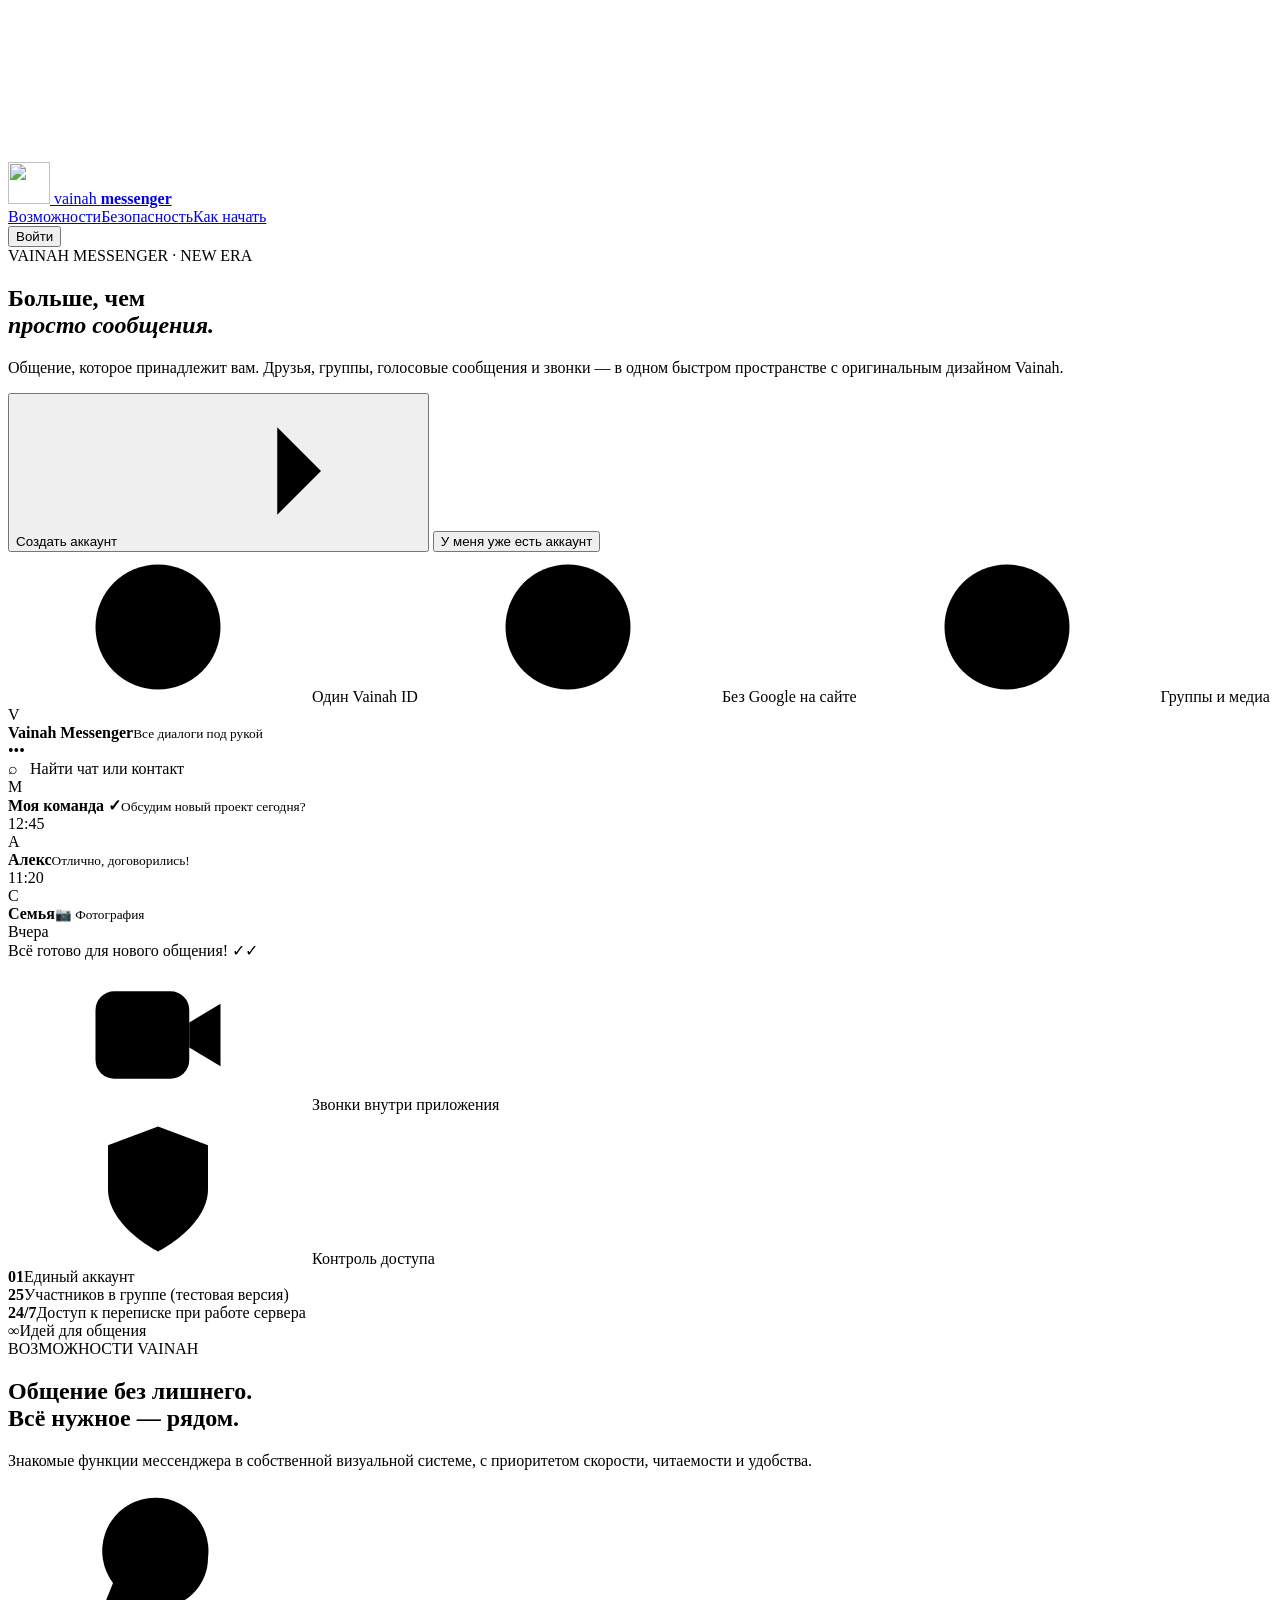
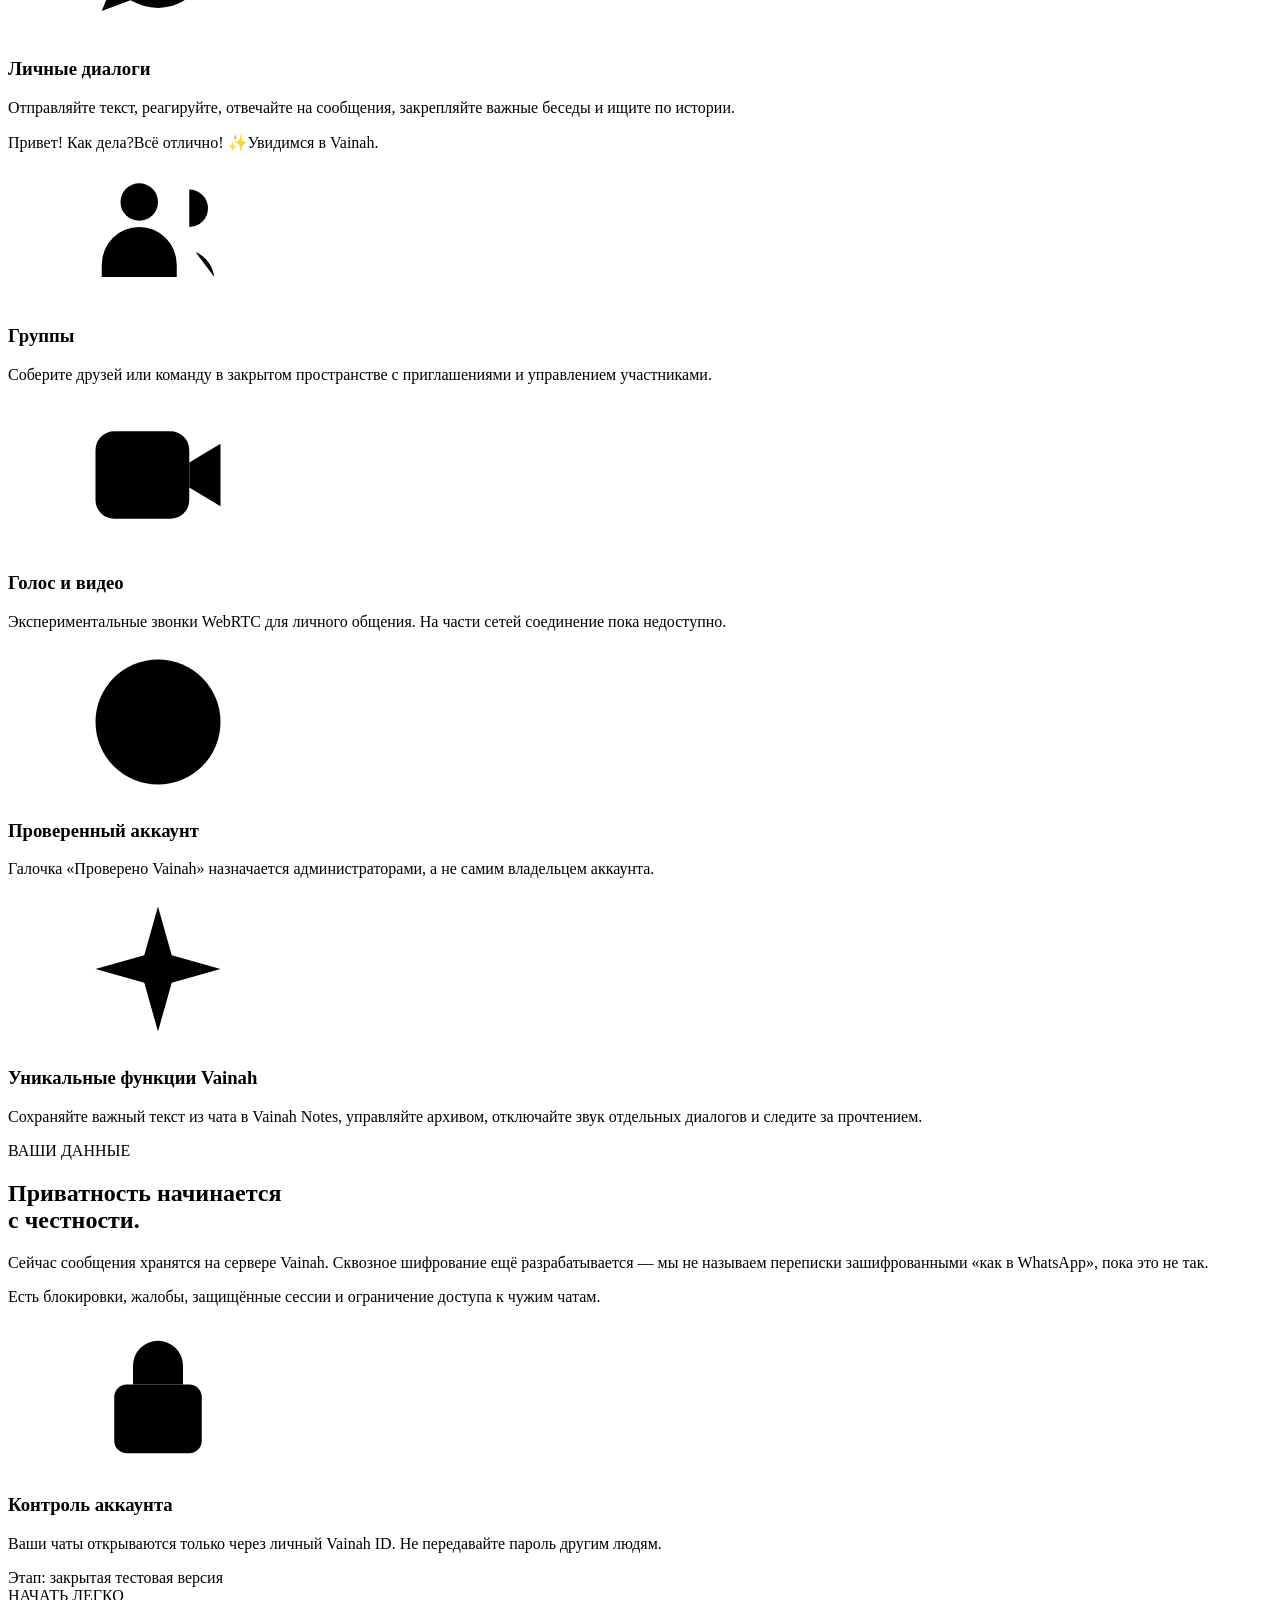
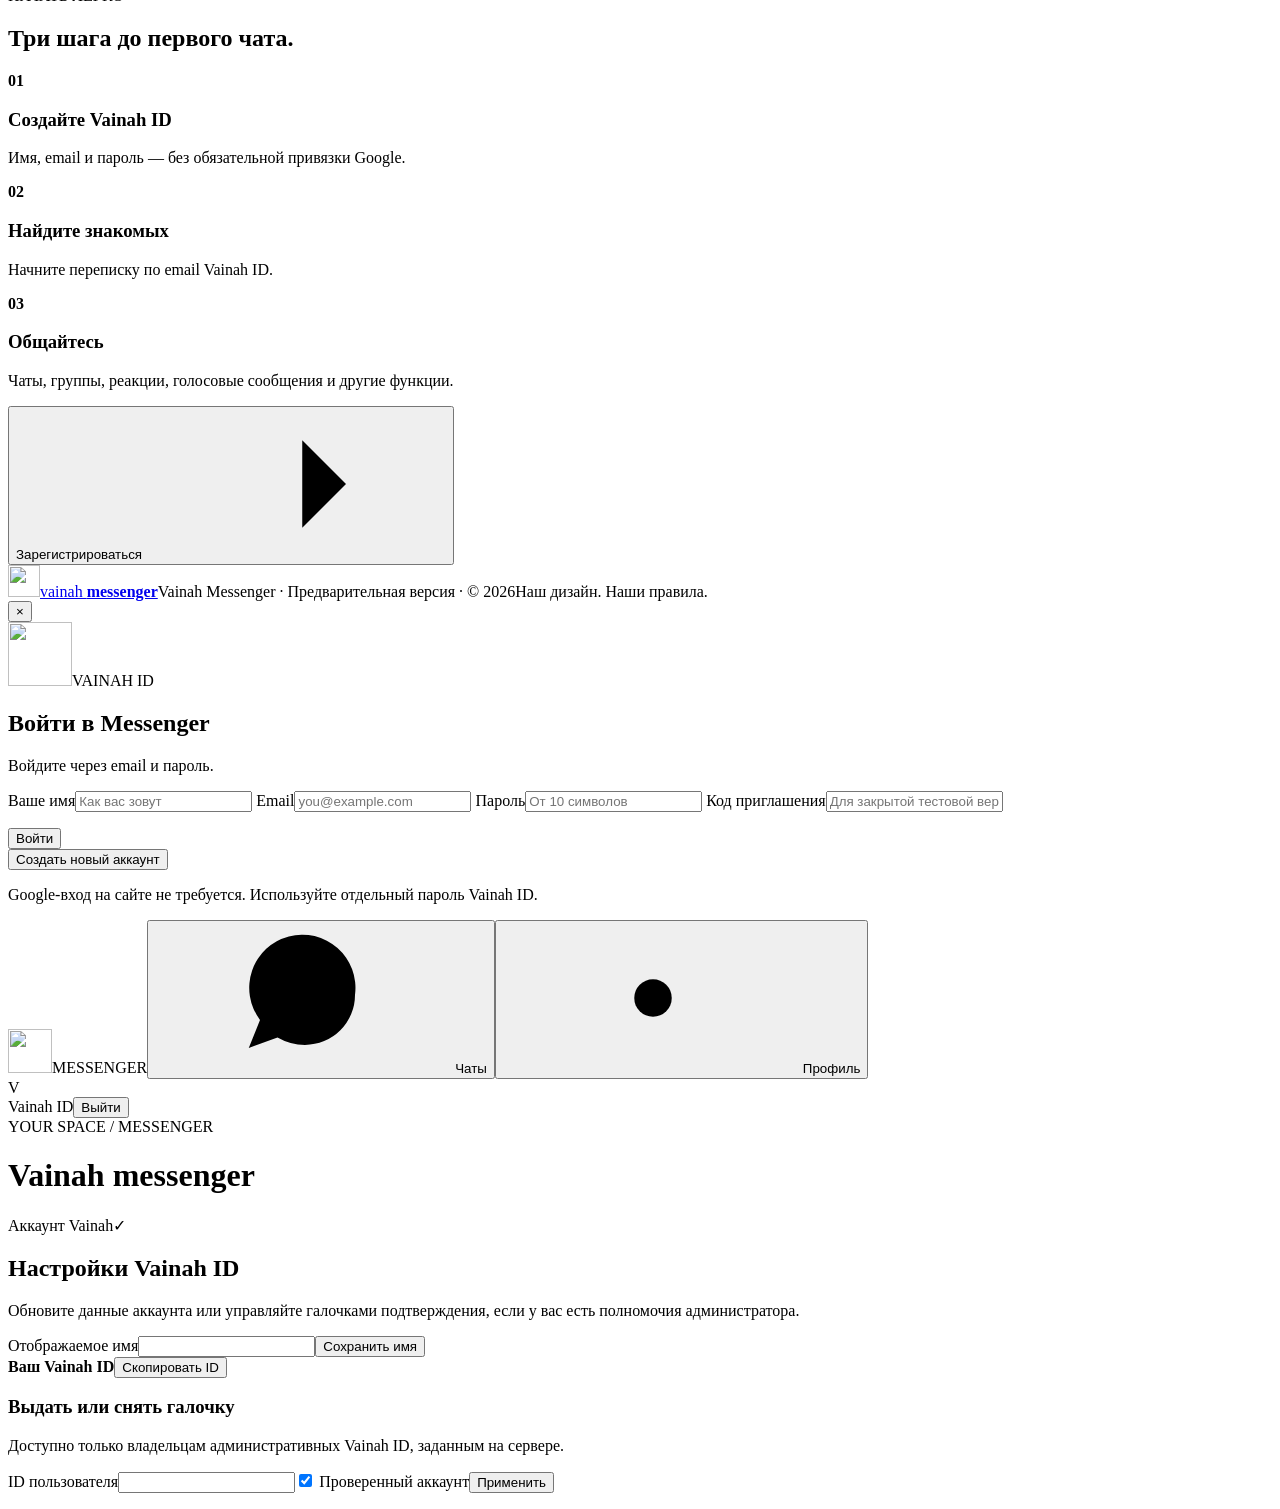
==== apps/web/messenger-home.html @ b91e6fcf "Create large standalone Messenger website, landing, email login and chat shell" ====
<!doctype html>
<html lang="ru">
<head>
  <meta charset="utf-8">
  <meta name="viewport" content="width=device-width,initial-scale=1,viewport-fit=cover">
  <meta name="theme-color" content="#0e1526">
  <meta name="description" content="Vainah Messenger — личные сообщения, сообщества, голосовые сообщения, звонки и подтверждённые аккаунты.">
  <title>Vainah Messenger — общение на своих условиях</title>
  <link rel="manifest" href="/manifests/messenger.webmanifest">
  <link rel="icon" type="image/png" href="/assets/app-icons/messenger-192.png">
  <link rel="stylesheet" href="/assets/styles.css">
  <link rel="stylesheet" href="/assets/messenger-home.css">
  <script type="module" src="/assets/messenger-app.js"></script>
</head>
<body class="messenger-only">
  <svg class="sprite" xmlns="http://www.w3.org/2000/svg" aria-hidden="true">
    <symbol id="i-chat" viewBox="0 0 24 24"><path d="M20 11.5a8 8 0 0 1-8 8 9 9 0 0 1-4.4-1.2L3 20l1.8-4.5A8.5 8.5 0 1 1 20 11.5Z"/></symbol>
    <symbol id="i-shield" viewBox="0 0 24 24"><path d="M12 22s8-4 8-10V5l-8-3-8 3v7c0 6 8 10 8 10Z"/><path d="m8.5 12 2.5 2.5 4.5-5"/></symbol>
    <symbol id="i-video" viewBox="0 0 24 24"><rect x="2" y="5" width="15" height="14" rx="3"/><path d="m17 10 5-3v10l-5-3"/></symbol>
    <symbol id="i-users" viewBox="0 0 24 24"><circle cx="9" cy="8" r="3"/><path d="M3 20v-2a6 6 0 0 1 12 0v2M17 6a3 3 0 0 1 0 6m1 4a5 5 0 0 1 3 4"/></symbol>
    <symbol id="i-spark" viewBox="0 0 24 24"><path d="m12 2 2.2 7.8L22 12l-7.8 2.2L12 22l-2.2-7.8L2 12l7.8-2.2L12 2Z"/></symbol>
    <symbol id="i-check" viewBox="0 0 24 24"><circle cx="12" cy="12" r="10"/><path d="m7 12 3 3 7-7"/></symbol>
    <symbol id="i-arrow" viewBox="0 0 24 24"><path d="M4 12h16m-7-7 7 7-7 7"/></symbol>
    <symbol id="i-lock" viewBox="0 0 24 24"><rect x="5" y="10" width="14" height="11" rx="2"/><path d="M8 10V7a4 4 0 0 1 8 0v3"/></symbol>
    <symbol id="i-clock" viewBox="0 0 24 24"><circle cx="12" cy="12" r="10"/><path d="M12 6v6l4 2"/></symbol>
    <symbol id="i-settings" viewBox="0 0 24 24"><circle cx="12" cy="12" r="3"/><path d="M12 2v3m0 14v3M2 12h3m14 0h3M4.9 4.9l2.2 2.2m9.8 9.8 2.2 2.2M19.1 4.9l-2.2 2.2m-9.8 9.8-2.2 2.2"/></symbol>
  </svg>
  <div id="marketing">
    <header class="vm-header">
      <a class="vm-logo" href="/" aria-label="Vainah Messenger">
        <img src="/assets/app-icons/messenger-192.png" alt="" width="42" height="42">
        <span>vainah <b>messenger</b></span>
      </a>
      <nav aria-label="Меню"><a href="#features">Возможности</a><a href="#privacy">Безопасность</a><a href="#how-it-works">Как начать</a></nav>
      <button class="vm-button vm-outline" type="button" data-auth="login">Войти</button>
    </header>
    <main>
      <section class="vm-hero">
        <div class="vm-hero-copy">
          <div class="vm-eyebrow"><span class="vm-pulse"></span> VAINAH MESSENGER · NEW ERA</div>
          <h1>Больше, чем<br><em>просто сообщения.</em></h1>
          <p>Общение, которое принадлежит вам. Друзья, группы, голосовые сообщения и звонки — в одном быстром пространстве с оригинальным дизайном Vainah.</p>
          <div class="vm-hero-actions">
            <button class="vm-button vm-primary" type="button" data-auth="register">Создать аккаунт <svg><use href="#i-arrow"/></svg></button>
            <button class="vm-button vm-soft" type="button" data-auth="login">У меня уже есть аккаунт</button>
          </div>
          <div class="vm-hero-trust"><span><svg><use href="#i-check"/></svg> Один Vainah ID</span><span><svg><use href="#i-check"/></svg> Без Google на сайте</span><span><svg><use href="#i-check"/></svg> Группы и медиа</span></div>
        </div>
        <div class="vm-hero-art" aria-label="Макет интерфейса Vainah Messenger">
          <div class="vm-orbit vm-orbit-one"></div><div class="vm-orbit vm-orbit-two"></div>
          <div class="vm-preview">
            <div class="vm-preview-heading"><div class="vm-preview-logo">V</div><div><strong>Vainah Messenger</strong><small>Все диалоги под рукой</small></div><span class="vm-preview-dots">•••</span></div>
            <div class="vm-preview-search">⌕ &nbsp; Найти чат или контакт</div>
            <div class="vm-preview-thread"><div class="vm-preview-avatar">М</div><div><b>Моя команда <span>✓</span></b><small>Обсудим новый проект сегодня?</small></div><time>12:45</time></div>
            <div class="vm-preview-thread"><div class="vm-preview-avatar purple">А</div><div><b>Алекс</b><small>Отлично, договорились!</small></div><time>11:20</time></div>
            <div class="vm-preview-thread"><div class="vm-preview-avatar green">С</div><div><b>Семья</b><small>📷 Фотография</small></div><time>Вчера</time></div>
            <div class="vm-preview-bubble">Всё готово для нового общения! <span>✓✓</span></div>
          </div>
          <div class="vm-floating vm-float-1"><svg><use href="#i-video"/></svg> Звонки внутри приложения</div>
          <div class="vm-floating vm-float-2"><svg><use href="#i-shield"/></svg> Контроль доступа</div>
        </div>
      </section>
      <section class="vm-statbar" aria-label="Возможности"><div><b>01</b><span>Единый аккаунт</span></div><div><b>25</b><span>Участников в группе (тестовая версия)</span></div><div><b>24/7</b><span>Доступ к переписке при работе сервера</span></div><div><b>∞</b><span>Идей для общения</span></div></section>
      <section class="vm-features" id="features">
        <div class="vm-section-top"><div class="vm-eyebrow">ВОЗМОЖНОСТИ VAINAH</div><h2>Общение без лишнего.<br><span>Всё нужное — рядом.</span></h2><p>Знакомые функции мессенджера в собственной визуальной системе, с приоритетом скорости, читаемости и удобства.</p></div>
        <div class="vm-feature-grid">
          <article class="vm-feature vm-feature-wide"><div class="vm-feature-icon"><svg><use href="#i-chat"/></svg></div><h3>Личные диалоги</h3><p>Отправляйте текст, реагируйте, отвечайте на сообщения, закрепляйте важные беседы и ищите по истории.</p><div class="vm-mini-messages"><span>Привет! Как дела?</span><span>Всё отлично! ✨</span><span>Увидимся в Vainah.</span></div></article>
          <article class="vm-feature"><div class="vm-feature-icon violet"><svg><use href="#i-users"/></svg></div><h3>Группы</h3><p>Соберите друзей или команду в закрытом пространстве с приглашениями и управлением участниками.</p></article>
          <article class="vm-feature"><div class="vm-feature-icon cyan"><svg><use href="#i-video"/></svg></div><h3>Голос и видео</h3><p>Экспериментальные звонки WebRTC для личного общения. На части сетей соединение пока недоступно.</p></article>
          <article class="vm-feature"><div class="vm-feature-icon blue"><svg><use href="#i-check"/></svg></div><h3>Проверенный аккаунт</h3><p>Галочка «Проверено Vainah» назначается администраторами, а не самим владельцем аккаунта.</p></article>
          <article class="vm-feature vm-feature-wide"><div class="vm-feature-icon"><svg><use href="#i-spark"/></svg></div><h3>Уникальные функции Vainah</h3><p>Сохраняйте важный текст из чата в Vainah Notes, управляйте архивом, отключайте звук отдельных диалогов и следите за прочтением.</p></article>
        </div>
      </section>
      <section class="vm-security" id="privacy"><div><div class="vm-eyebrow">ВАШИ ДАННЫЕ</div><h2>Приватность начинается<br>с честности.</h2><p>Сейчас сообщения хранятся на сервере Vainah. Сквозное шифрование ещё разрабатывается — мы не называем переписки зашифрованными «как в WhatsApp», пока это не так.</p><p>Есть блокировки, жалобы, защищённые сессии и ограничение доступа к чужим чатам.</p></div><div class="vm-security-card"><svg><use href="#i-lock"/></svg><h3>Контроль аккаунта</h3><p>Ваши чаты открываются только через личный Vainah ID. Не передавайте пароль другим людям.</p><span>Этап: закрытая тестовая версия</span></div></section>
      <section class="vm-steps" id="how-it-works"><div class="vm-section-top"><div class="vm-eyebrow">НАЧАТЬ ЛЕГКО</div><h2>Три шага до первого чата.</h2></div><div class="vm-step-grid"><div><b>01</b><h3>Создайте Vainah ID</h3><p>Имя, email и пароль — без обязательной привязки Google.</p></div><div><b>02</b><h3>Найдите знакомых</h3><p>Начните переписку по email Vainah ID.</p></div><div><b>03</b><h3>Общайтесь</h3><p>Чаты, группы, реакции, голосовые сообщения и другие функции.</p></div></div><button class="vm-button vm-primary" type="button" data-auth="register">Зарегистрироваться <svg><use href="#i-arrow"/></svg></button></section>
    </main>
    <footer class="vm-footer"><a class="vm-logo" href="/"><img src="/assets/app-icons/messenger-192.png" alt="" width="32" height="32"><span>vainah <b>messenger</b></span></a><span>Vainah Messenger · Предварительная версия · © 2026</span><span>Наш дизайн. Наши правила.</span></footer>
  </div>

  <div id="auth-overlay" class="vm-auth-overlay hidden" role="presentation">
    <section class="vm-auth-card" role="dialog" aria-modal="true" aria-labelledby="auth-heading">
      <button class="vm-close" id="auth-close" type="button" aria-label="Закрыть">×</button>
      <div class="vm-auth-brand"><img src="/assets/app-icons/messenger-192.png" alt="" width="64" height="64"><span>VAINAH ID</span></div>
      <h2 id="auth-heading">Войти в Messenger</h2><p id="auth-desc">Войдите через email и пароль.</p>
      <form id="vm-auth-form">
        <label id="vm-name-label" class="hidden">Ваше имя<input id="vm-name" maxlength="80" minlength="2" autocomplete="name" placeholder="Как вас зовут"></label>
        <label>Email<input id="vm-email" type="email" maxlength="254" autocomplete="email" required placeholder="you@example.com"></label>
        <label>Пароль<input id="vm-password" type="password" minlength="10" maxlength="128" autocomplete="current-password" required placeholder="От 10 символов"></label>
        <label id="vm-invite-label" class="hidden">Код приглашения<input id="vm-invite" maxlength="128" placeholder="Для закрытой тестовой версии"></label>
        <p id="vm-auth-error" role="alert" class="vm-error hidden"></p>
        <button class="vm-button vm-primary vm-auth-submit" id="vm-auth-submit" type="submit">Войти</button>
      </form>
      <button class="vm-switch" type="button" id="vm-switch-auth">Создать новый аккаунт</button>
      <p class="vm-auth-foot">Google-вход на сайте не требуется. Используйте отдельный пароль Vainah ID.</p>
    </section>
  </div>

  <div id="vm-workspace" class="vm-workspace hidden">
    <aside class="vm-app-rail"><a href="/" class="vm-rail-brand" aria-label="Vainah Messenger"><img src="/assets/app-icons/messenger-192.png" alt="" width="44" height="44"></a><span class="vm-rail-label">MESSENGER</span><button type="button" id="vm-rail-chats" class="vm-rail-item active"><svg><use href="#i-chat"/></svg><span>Чаты</span></button><button type="button" id="vm-rail-settings" class="vm-rail-item"><svg><use href="#i-settings"/></svg><span>Профиль</span></button><div class="vm-rail-bottom"><div id="vm-my-avatar" class="vm-my-avatar">V</div><span id="vm-my-name">Vainah ID</span><button type="button" id="vm-logout" class="vm-rail-exit">Выйти</button></div></aside>
    <div class="vm-app-main">
      <header class="vm-app-top"><div><span class="vm-app-overline">YOUR SPACE / MESSENGER</span><h1 id="breadcrumb-name">Vainah messenger</h1></div><div class="vm-app-user"><span class="vm-status-indicator"></span><span id="vm-app-email">Аккаунт Vainah</span><span id="vm-self-badge" class="vm-verified hidden" title="Проверено Vainah">✓</span></div></header>
      <div id="screen-feature"><div id="feature-root" class="vm-feature-root"></div></div>
      <section id="vm-settings-panel" class="vm-settings-panel hidden"><h2>Настройки Vainah ID</h2><p>Обновите данные аккаунта или управляйте галочками подтверждения, если у вас есть полномочия администратора.</p><form id="vm-profile-form"><label>Отображаемое имя<input id="vm-profile-name" minlength="2" maxlength="80" required></label><button type="submit" class="vm-button vm-primary">Сохранить имя</button></form><div class="vm-profile-data"><b>Ваш Vainah ID</b><code id="vm-my-id"></code><button type="button" id="vm-copy-id">Скопировать ID</button></div><div id="vm-verification-admin" class="hidden vm-admin"><h3>Выдать или снять галочку</h3><p>Доступно только владельцам административных Vainah ID, заданным на сервере.</p><form id="vm-verify-form"><label>ID пользователя<input id="vm-verify-target" required minlength="36" maxlength="36"></label><label class="vm-checkbox"><input type="checkbox" id="vm-verify-enabled" checked> Проверенный аккаунт</label><button type="submit" class="vm-button vm-primary">Применить</button></form></div><p id="vm-settings-status" role="status"></p></section>
    </div>
  </div>
  <div id="vm-toast" class="vm-toast hidden" role="status" aria-live="polite"></div>
</body>
</html>
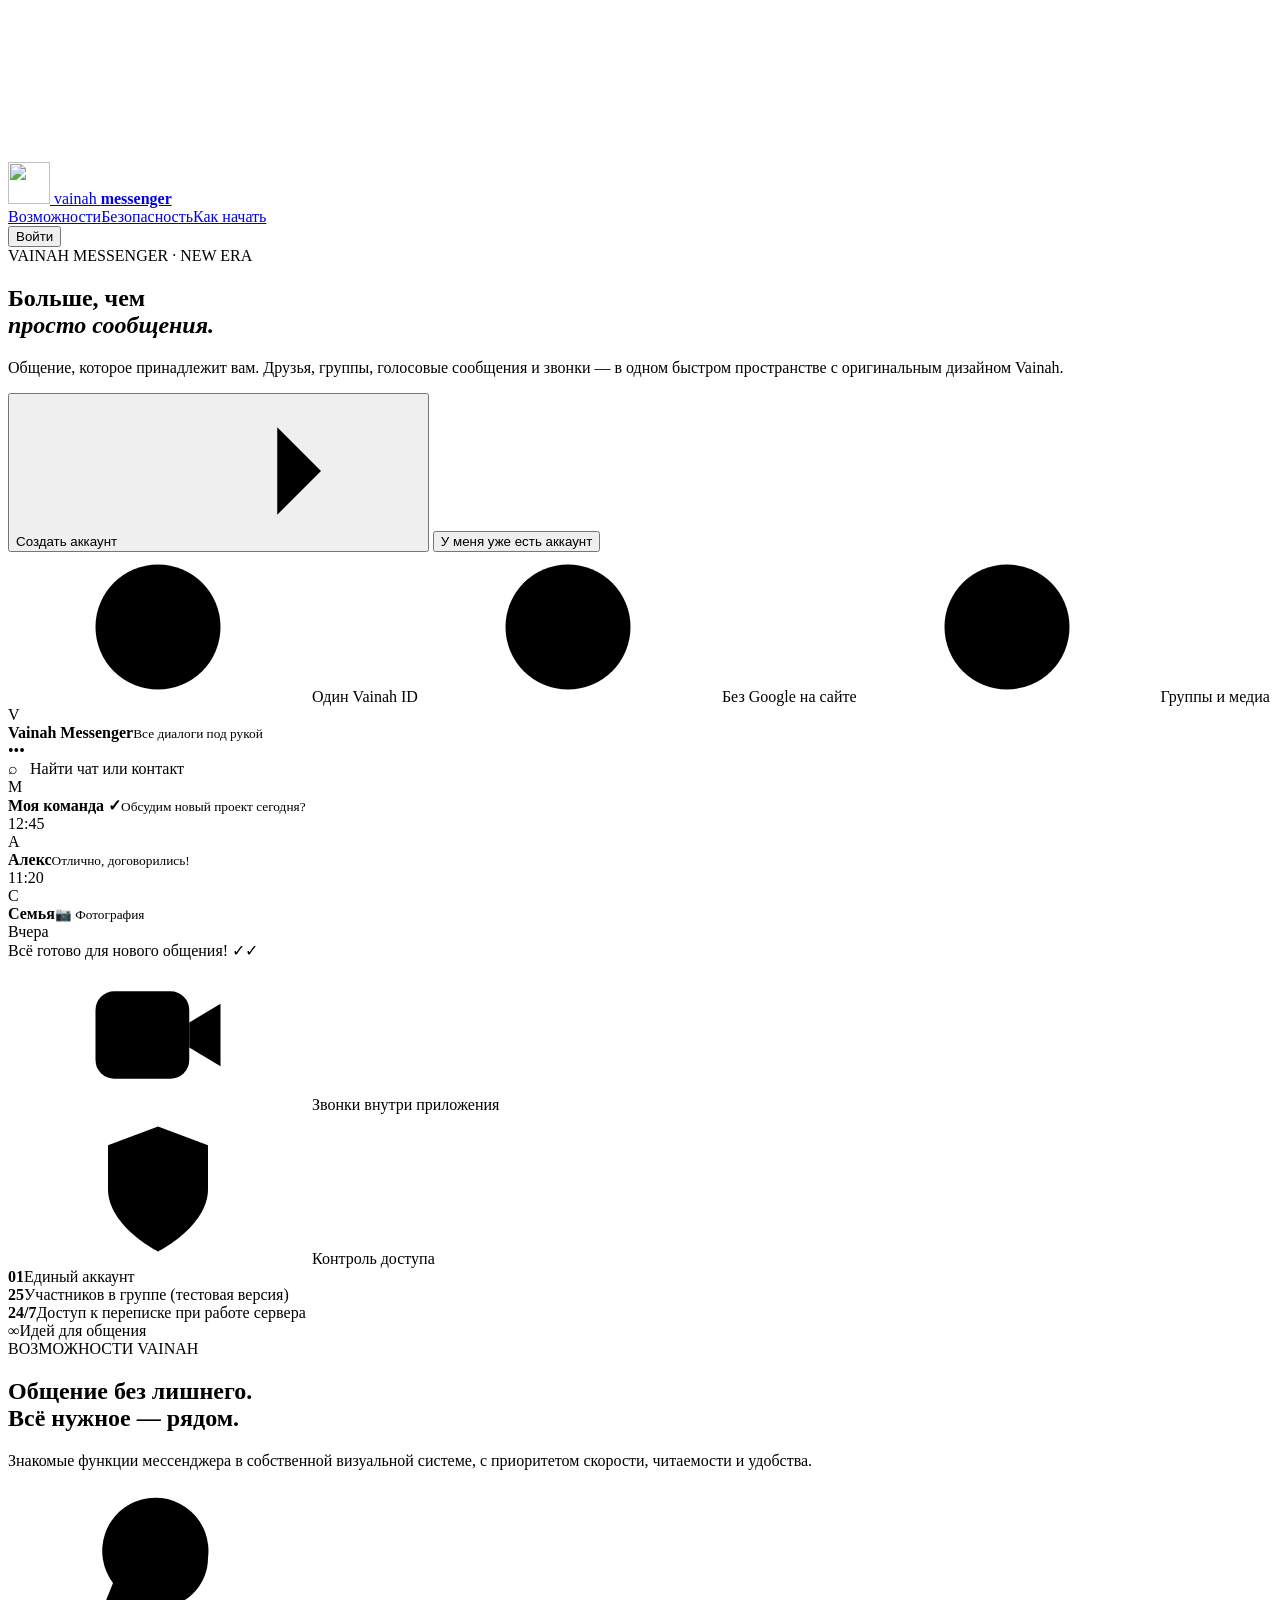
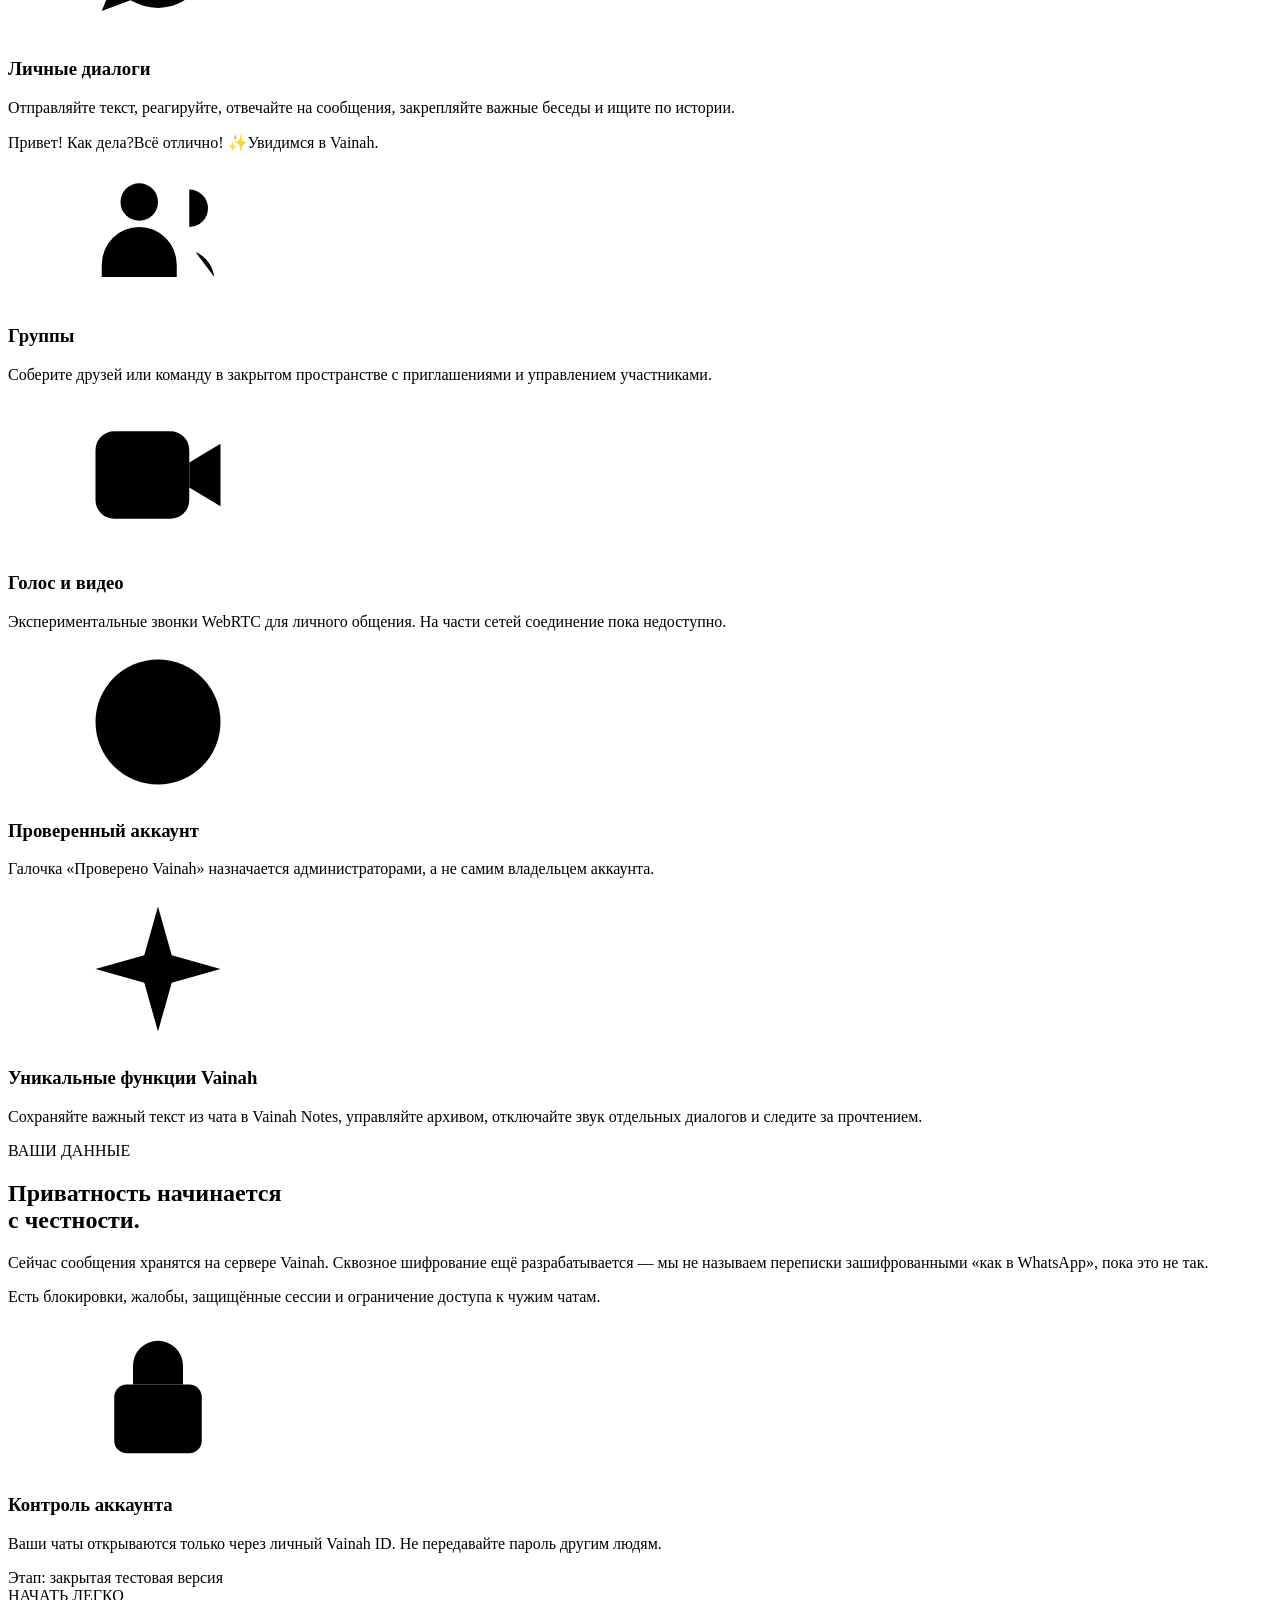
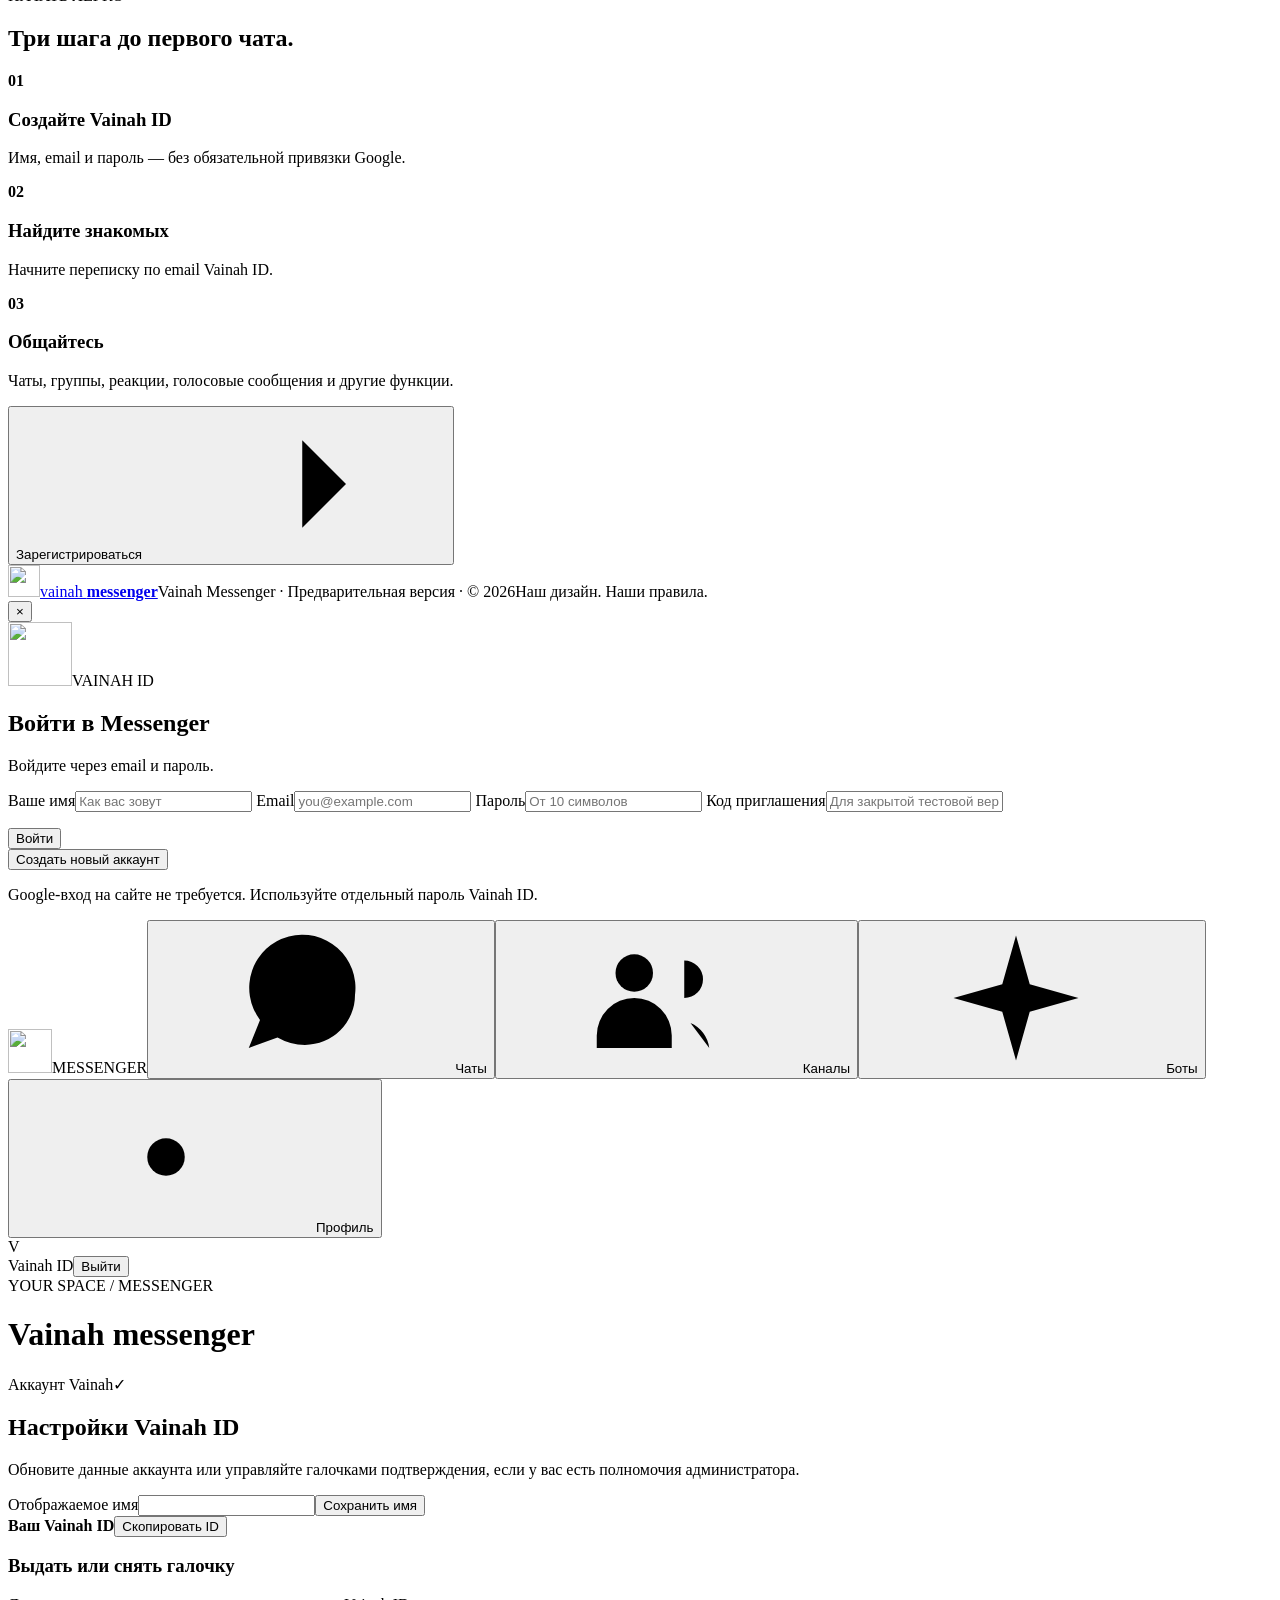
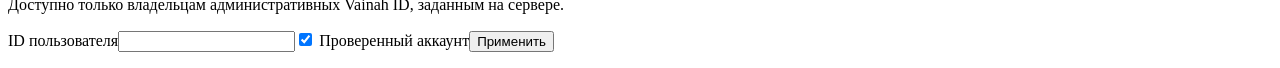
==== commit b797e106: "Expose channels and bots in Messenger navigation" ====
--- a/apps/web/messenger-home.html
+++ b/apps/web/messenger-home.html
@@ -96,7 +96,7 @@
   </div>
 
   <div id="vm-workspace" class="vm-workspace hidden">
-    <aside class="vm-app-rail"><a href="/" class="vm-rail-brand" aria-label="Vainah Messenger"><img src="/assets/app-icons/messenger-192.png" alt="" width="44" height="44"></a><span class="vm-rail-label">MESSENGER</span><button type="button" id="vm-rail-chats" class="vm-rail-item active"><svg><use href="#i-chat"/></svg><span>Чаты</span></button><button type="button" id="vm-rail-settings" class="vm-rail-item"><svg><use href="#i-settings"/></svg><span>Профиль</span></button><div class="vm-rail-bottom"><div id="vm-my-avatar" class="vm-my-avatar">V</div><span id="vm-my-name">Vainah ID</span><button type="button" id="vm-logout" class="vm-rail-exit">Выйти</button></div></aside>
+    <aside class="vm-app-rail"><a href="/" class="vm-rail-brand" aria-label="Vainah Messenger"><img src="/assets/app-icons/messenger-192.png" alt="" width="44" height="44"></a><span class="vm-rail-label">MESSENGER</span><button type="button" id="vm-rail-chats" class="vm-rail-item active"><svg><use href="#i-chat"/></svg><span>Чаты</span></button><button type="button" id="vm-rail-channels" class="vm-rail-item"><svg><use href="#i-users"/></svg><span>Каналы</span></button><button type="button" id="vm-rail-bots" class="vm-rail-item"><svg><use href="#i-spark"/></svg><span>Боты</span></button><button type="button" id="vm-rail-settings" class="vm-rail-item"><svg><use href="#i-settings"/></svg><span>Профиль</span></button><div class="vm-rail-bottom"><div id="vm-my-avatar" class="vm-my-avatar">V</div><span id="vm-my-name">Vainah ID</span><button type="button" id="vm-logout" class="vm-rail-exit">Выйти</button></div></aside>
     <div class="vm-app-main">
       <header class="vm-app-top"><div><span class="vm-app-overline">YOUR SPACE / MESSENGER</span><h1 id="breadcrumb-name">Vainah messenger</h1></div><div class="vm-app-user"><span class="vm-status-indicator"></span><span id="vm-app-email">Аккаунт Vainah</span><span id="vm-self-badge" class="vm-verified hidden" title="Проверено Vainah">✓</span></div></header>
       <div id="screen-feature"><div id="feature-root" class="vm-feature-root"></div></div>
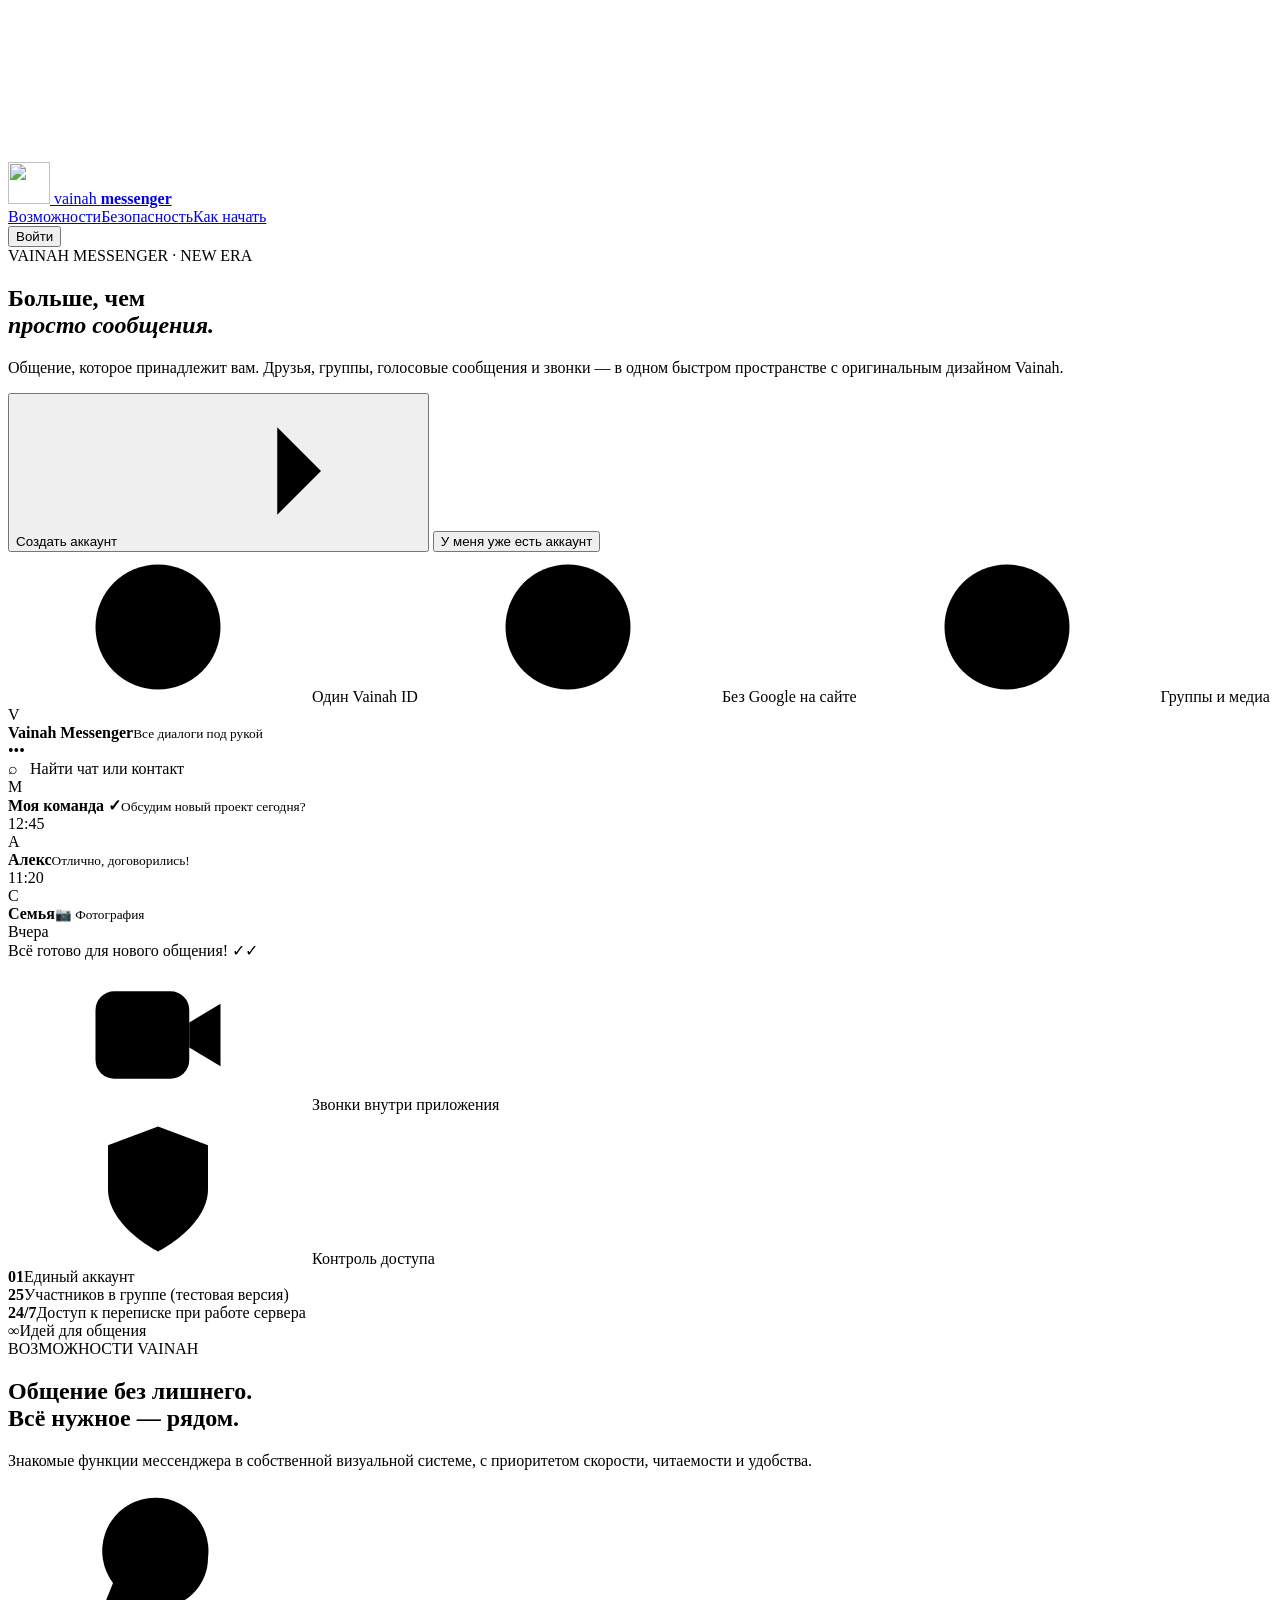
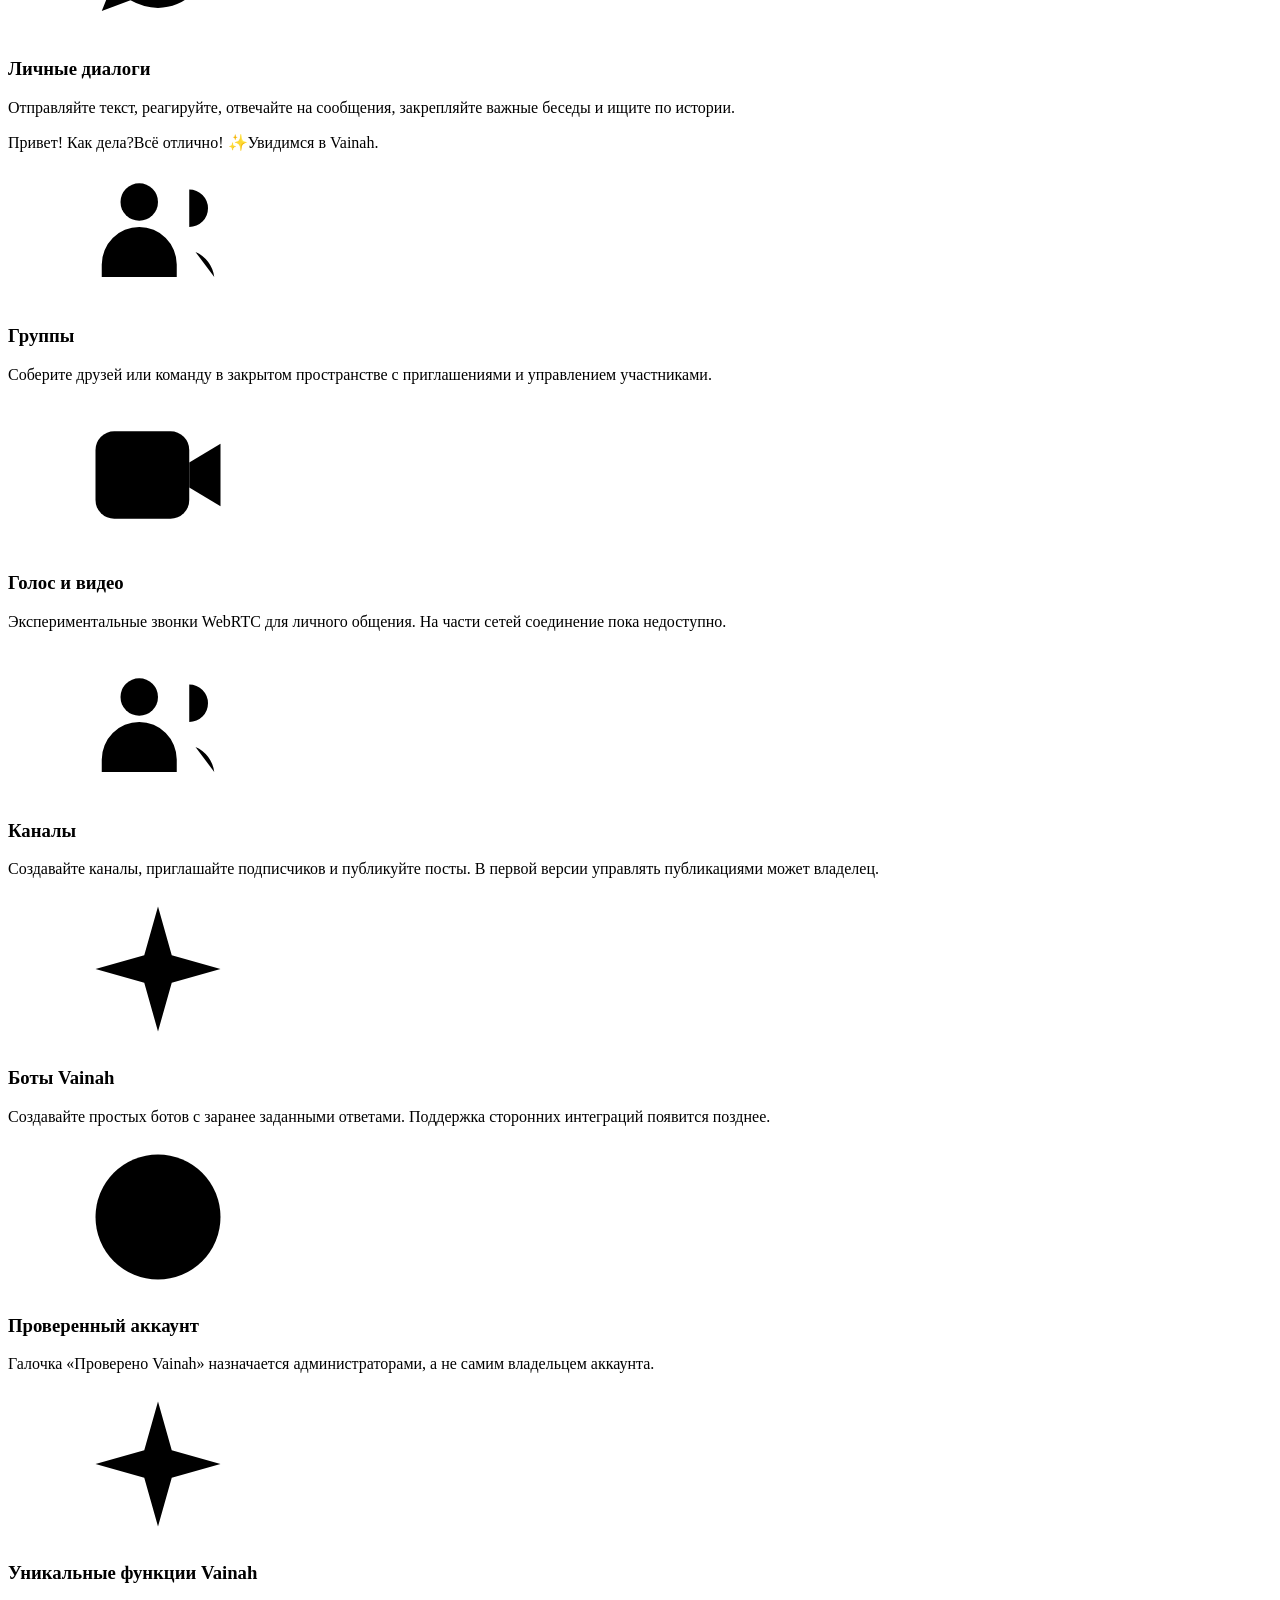
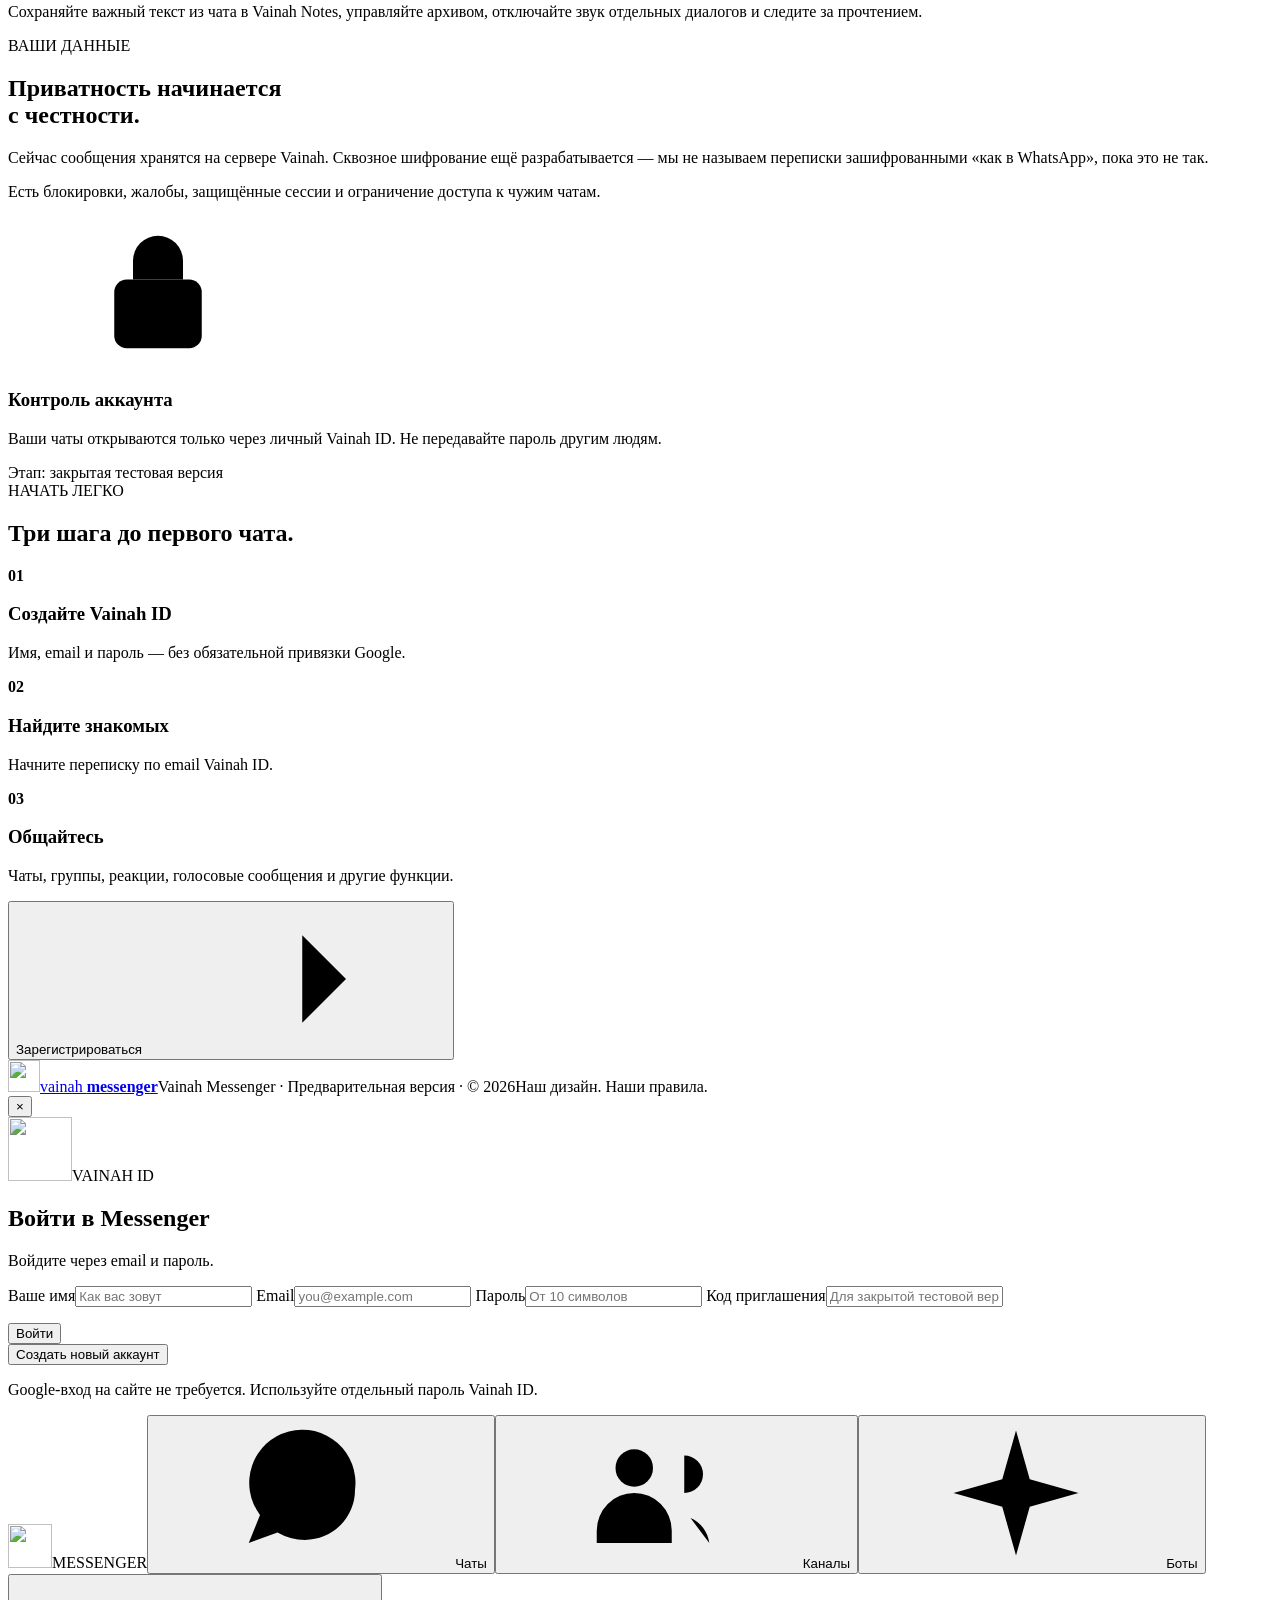
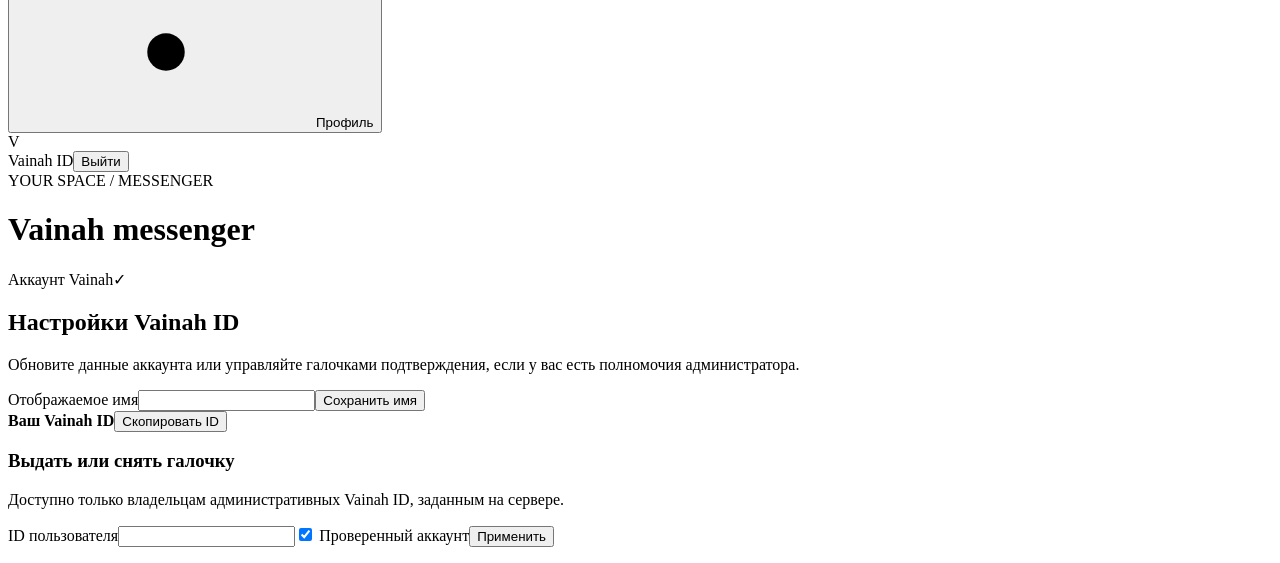
==== commit 98add89c: "Show channel and bot features prominently on Messenger website" ====
--- a/apps/web/messenger-home.html
+++ b/apps/web/messenger-home.html
@@ -67,6 +67,8 @@
           <article class="vm-feature vm-feature-wide"><div class="vm-feature-icon"><svg><use href="#i-chat"/></svg></div><h3>Личные диалоги</h3><p>Отправляйте текст, реагируйте, отвечайте на сообщения, закрепляйте важные беседы и ищите по истории.</p><div class="vm-mini-messages"><span>Привет! Как дела?</span><span>Всё отлично! ✨</span><span>Увидимся в Vainah.</span></div></article>
           <article class="vm-feature"><div class="vm-feature-icon violet"><svg><use href="#i-users"/></svg></div><h3>Группы</h3><p>Соберите друзей или команду в закрытом пространстве с приглашениями и управлением участниками.</p></article>
           <article class="vm-feature"><div class="vm-feature-icon cyan"><svg><use href="#i-video"/></svg></div><h3>Голос и видео</h3><p>Экспериментальные звонки WebRTC для личного общения. На части сетей соединение пока недоступно.</p></article>
+          <article class="vm-feature"><div class="vm-feature-icon cyan"><svg><use href="#i-users"/></svg></div><h3>Каналы</h3><p>Создавайте каналы, приглашайте подписчиков и публикуйте посты. В первой версии управлять публикациями может владелец.</p></article>
+          <article class="vm-feature"><div class="vm-feature-icon violet"><svg><use href="#i-spark"/></svg></div><h3>Боты Vainah</h3><p>Создавайте простых ботов с заранее заданными ответами. Поддержка сторонних интеграций появится позднее.</p></article>
           <article class="vm-feature"><div class="vm-feature-icon blue"><svg><use href="#i-check"/></svg></div><h3>Проверенный аккаунт</h3><p>Галочка «Проверено Vainah» назначается администраторами, а не самим владельцем аккаунта.</p></article>
           <article class="vm-feature vm-feature-wide"><div class="vm-feature-icon"><svg><use href="#i-spark"/></svg></div><h3>Уникальные функции Vainah</h3><p>Сохраняйте важный текст из чата в Vainah Notes, управляйте архивом, отключайте звук отдельных диалогов и следите за прочтением.</p></article>
         </div>
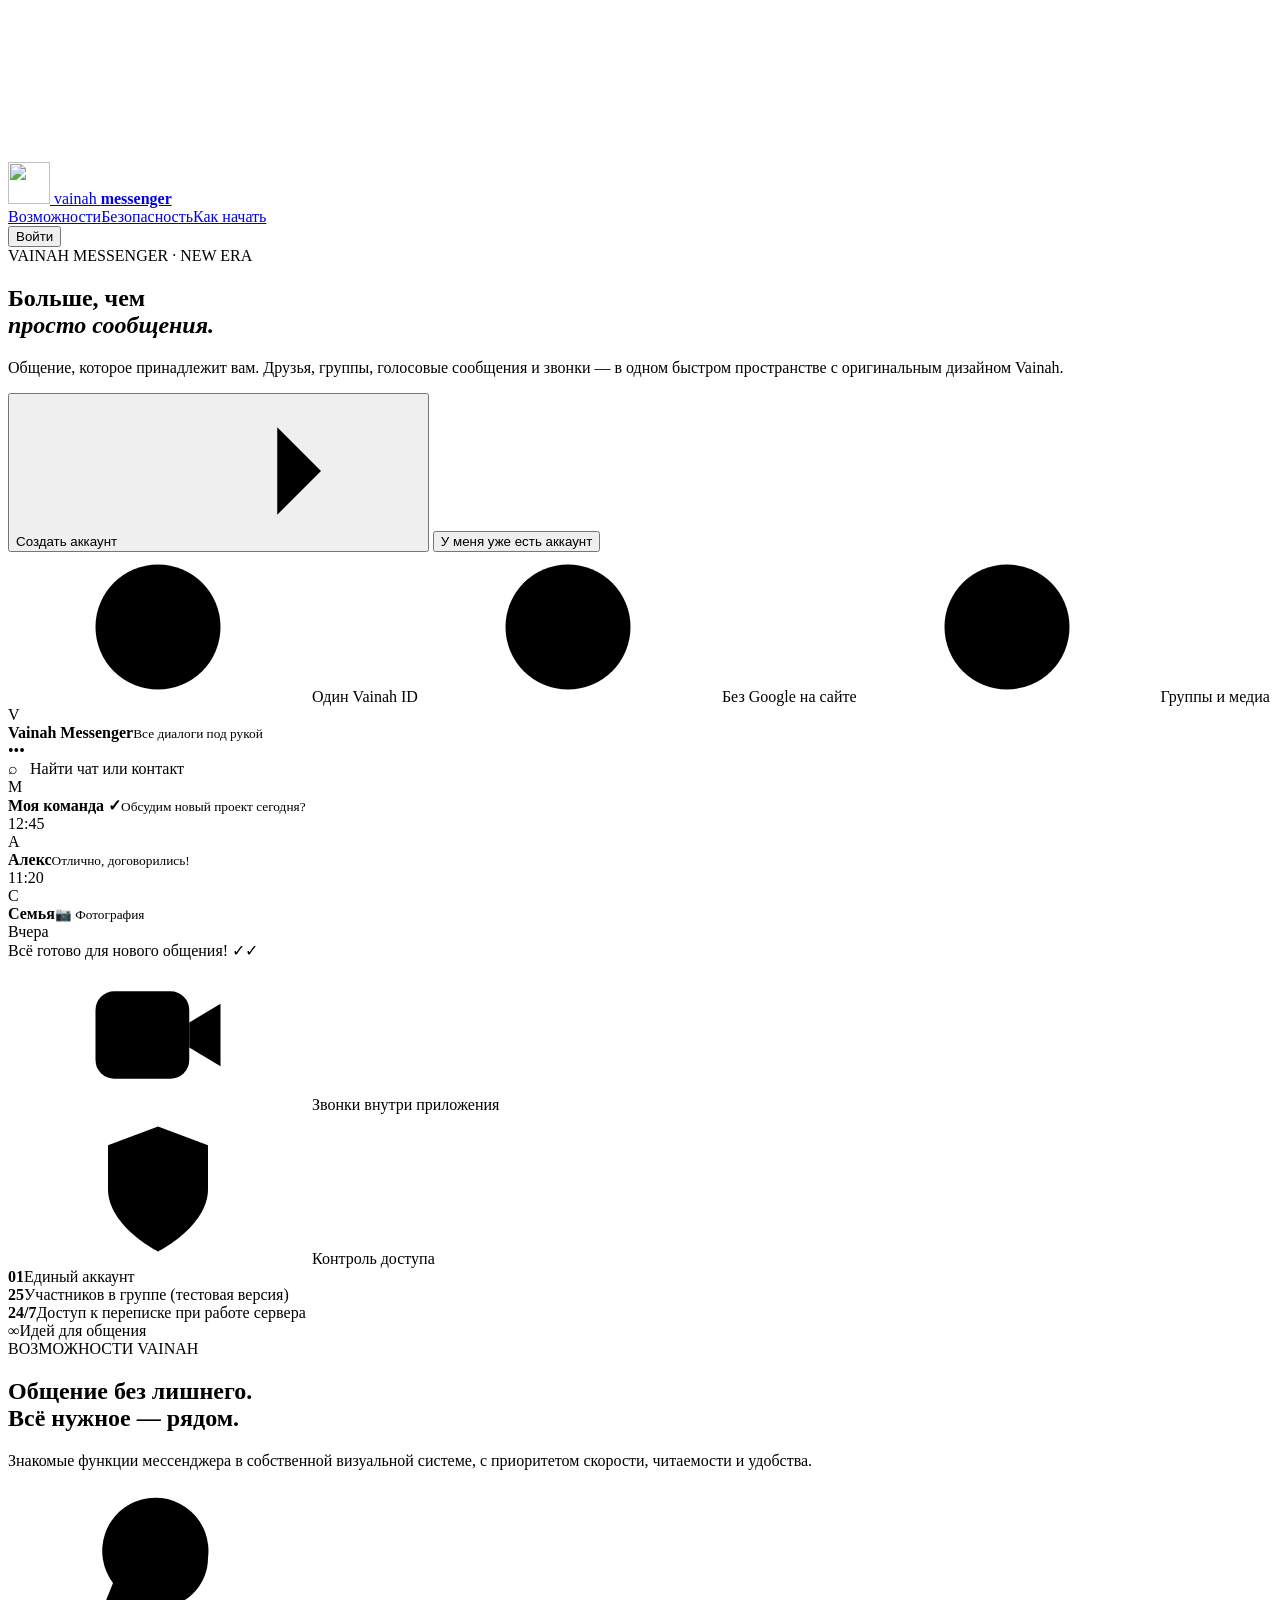
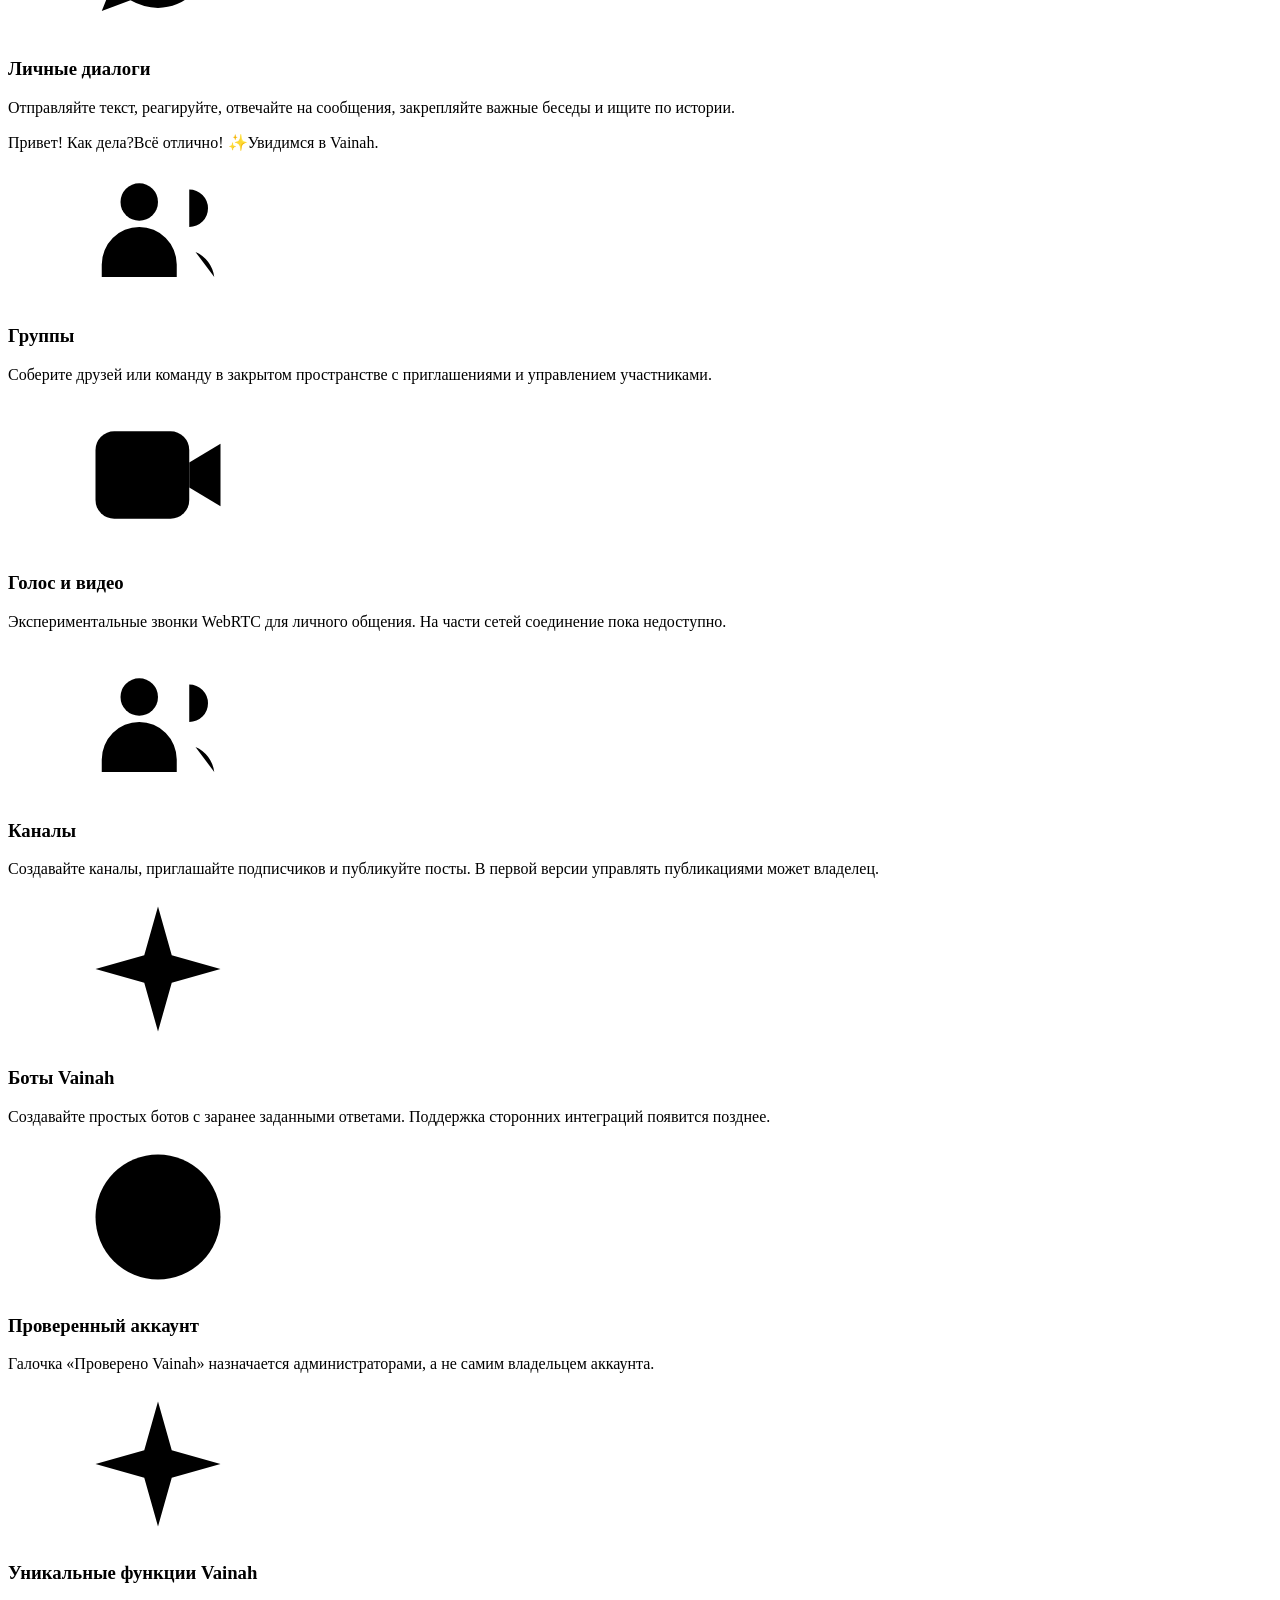
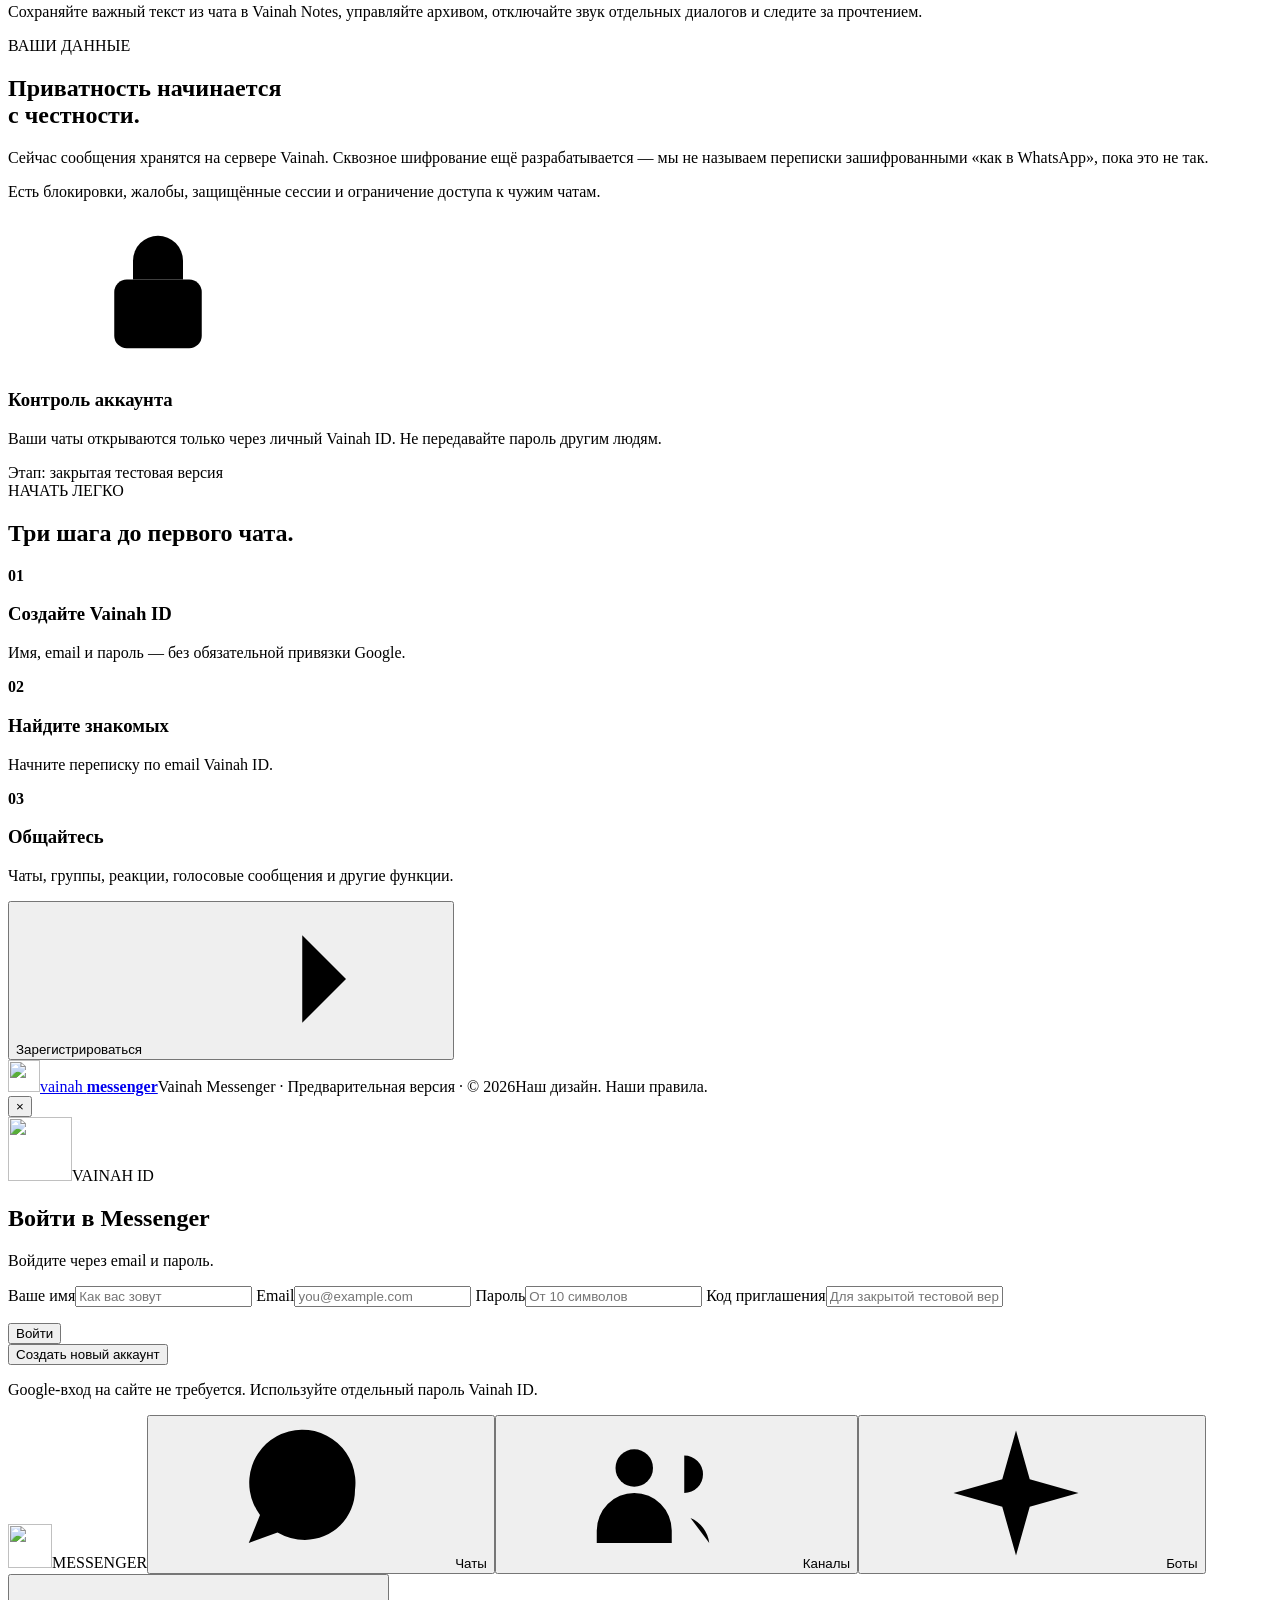
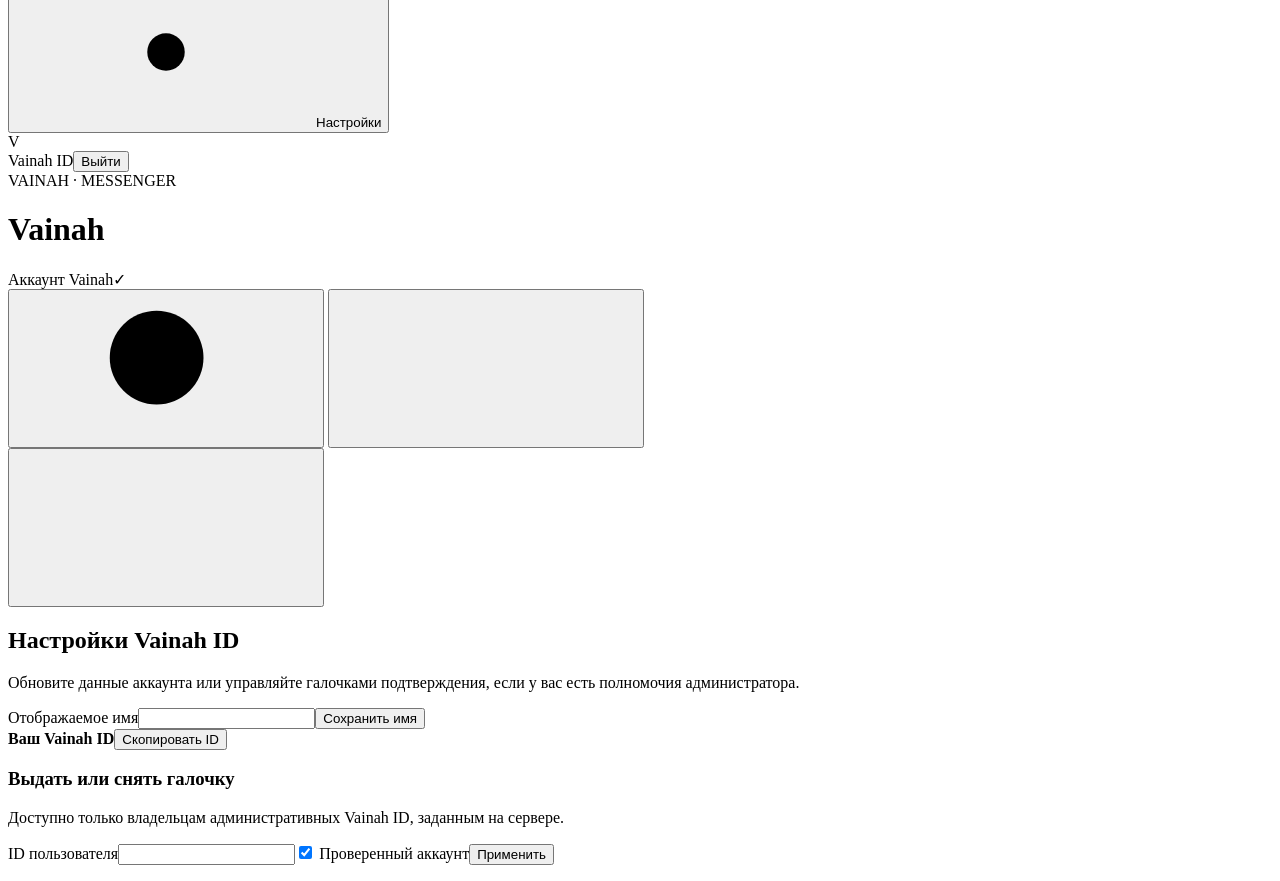
==== commit 07540f69: "Build screenshot-inspired Android chat header and navigation actions" ====
--- a/apps/web/messenger-home.html
+++ b/apps/web/messenger-home.html
@@ -23,6 +23,11 @@
     <symbol id="i-arrow" viewBox="0 0 24 24"><path d="M4 12h16m-7-7 7 7-7 7"/></symbol>
     <symbol id="i-lock" viewBox="0 0 24 24"><rect x="5" y="10" width="14" height="11" rx="2"/><path d="M8 10V7a4 4 0 0 1 8 0v3"/></symbol>
     <symbol id="i-clock" viewBox="0 0 24 24"><circle cx="12" cy="12" r="10"/><path d="M12 6v6l4 2"/></symbol>
+    <symbol id="i-phone" viewBox="0 0 24 24"><path d="M4 4h4l2 5-2 2c1.3 2.7 3.4 4.8 6 6l2-2 5 2v4a2 2 0 0 1-2 2A17 17 0 0 1 2 6a2 2 0 0 1 2-2Z"/></symbol>
+    <symbol id="i-mic" viewBox="0 0 24 24"><rect x="9" y="2" width="6" height="13" rx="3"/><path d="M5 10a7 7 0 0 0 14 0M12 17v5M8 22h8"/></symbol>
+    <symbol id="i-send" viewBox="0 0 24 24"><path d="m22 2-7 20-4-9-9-4 20-7ZM11 13 22 2"/></symbol>
+    <symbol id="i-search" viewBox="0 0 24 24"><circle cx="10.5" cy="10.5" r="7.5"/><path d="m16.5 16.5 5 5"/></symbol>
+    <symbol id="i-plus" viewBox="0 0 24 24"><path d="M12 5v14M5 12h14"/></symbol>
     <symbol id="i-settings" viewBox="0 0 24 24"><circle cx="12" cy="12" r="3"/><path d="M12 2v3m0 14v3M2 12h3m14 0h3M4.9 4.9l2.2 2.2m9.8 9.8 2.2 2.2M19.1 4.9l-2.2 2.2m-9.8 9.8-2.2 2.2"/></symbol>
   </svg>
   <div id="marketing">
@@ -98,10 +103,15 @@
   </div>
 
   <div id="vm-workspace" class="vm-workspace hidden">
-    <aside class="vm-app-rail"><a href="/" class="vm-rail-brand" aria-label="Vainah Messenger"><img src="/assets/app-icons/messenger-192.png" alt="" width="44" height="44"></a><span class="vm-rail-label">MESSENGER</span><button type="button" id="vm-rail-chats" class="vm-rail-item active"><svg><use href="#i-chat"/></svg><span>Чаты</span></button><button type="button" id="vm-rail-channels" class="vm-rail-item"><svg><use href="#i-users"/></svg><span>Каналы</span></button><button type="button" id="vm-rail-bots" class="vm-rail-item"><svg><use href="#i-spark"/></svg><span>Боты</span></button><button type="button" id="vm-rail-settings" class="vm-rail-item"><svg><use href="#i-settings"/></svg><span>Профиль</span></button><div class="vm-rail-bottom"><div id="vm-my-avatar" class="vm-my-avatar">V</div><span id="vm-my-name">Vainah ID</span><button type="button" id="vm-logout" class="vm-rail-exit">Выйти</button></div></aside>
+    <aside class="vm-app-rail"><a href="/" class="vm-rail-brand" aria-label="Vainah Messenger"><img src="/assets/app-icons/messenger-192.png" alt="" width="44" height="44"></a><span class="vm-rail-label">MESSENGER</span><button type="button" id="vm-rail-chats" class="vm-rail-item active"><svg><use href="#i-chat"/></svg><span>Чаты</span></button><button type="button" id="vm-rail-channels" class="vm-rail-item"><svg><use href="#i-users"/></svg><span>Каналы</span></button><button type="button" id="vm-rail-bots" class="vm-rail-item"><svg><use href="#i-spark"/></svg><span>Боты</span></button><button type="button" id="vm-rail-settings" class="vm-rail-item"><svg><use href="#i-settings"/></svg><span>Настройки</span></button><div class="vm-rail-bottom"><div id="vm-my-avatar" class="vm-my-avatar">V</div><span id="vm-my-name">Vainah ID</span><button type="button" id="vm-logout" class="vm-rail-exit">Выйти</button></div></aside>
     <div class="vm-app-main">
-      <header class="vm-app-top"><div><span class="vm-app-overline">YOUR SPACE / MESSENGER</span><h1 id="breadcrumb-name">Vainah messenger</h1></div><div class="vm-app-user"><span class="vm-status-indicator"></span><span id="vm-app-email">Аккаунт Vainah</span><span id="vm-self-badge" class="vm-verified hidden" title="Проверено Vainah">✓</span></div></header>
+      <header class="vm-app-top"><div><span class="vm-app-overline">VAINAH · MESSENGER</span><h1 id="breadcrumb-name">Vainah</h1></div><div class="vm-app-user"><span class="vm-status-indicator"></span><span id="vm-app-email">Аккаунт Vainah</span><span id="vm-self-badge" class="vm-verified hidden" title="Проверено Vainah">✓</span></div>
+        <div class="vm-mobile-actions">
+          <button type="button" id="vm-search-action" aria-label="Поиск чатов" title="Поиск"><svg><use href="#i-search"/></svg></button>
+          <button type="button" id="vm-compose-action" aria-label="Новое сообщение" title="Новое сообщение"><svg><use href="#i-plus"/></svg></button>
+        </div></header>
       <div id="screen-feature"><div id="feature-root" class="vm-feature-root"></div></div>
+      <button type="button" id="vm-floating-compose" class="vm-floating-compose" aria-label="Написать сообщение" title="Новое сообщение"><svg><use href="#i-plus"/></svg></button>
       <section id="vm-settings-panel" class="vm-settings-panel hidden"><h2>Настройки Vainah ID</h2><p>Обновите данные аккаунта или управляйте галочками подтверждения, если у вас есть полномочия администратора.</p><form id="vm-profile-form"><label>Отображаемое имя<input id="vm-profile-name" minlength="2" maxlength="80" required></label><button type="submit" class="vm-button vm-primary">Сохранить имя</button></form><div class="vm-profile-data"><b>Ваш Vainah ID</b><code id="vm-my-id"></code><button type="button" id="vm-copy-id">Скопировать ID</button></div><div id="vm-verification-admin" class="hidden vm-admin"><h3>Выдать или снять галочку</h3><p>Доступно только владельцам административных Vainah ID, заданным на сервере.</p><form id="vm-verify-form"><label>ID пользователя<input id="vm-verify-target" required minlength="36" maxlength="36"></label><label class="vm-checkbox"><input type="checkbox" id="vm-verify-enabled" checked> Проверенный аккаунт</label><button type="submit" class="vm-button vm-primary">Применить</button></form></div><p id="vm-settings-status" role="status"></p></section>
     </div>
   </div>
